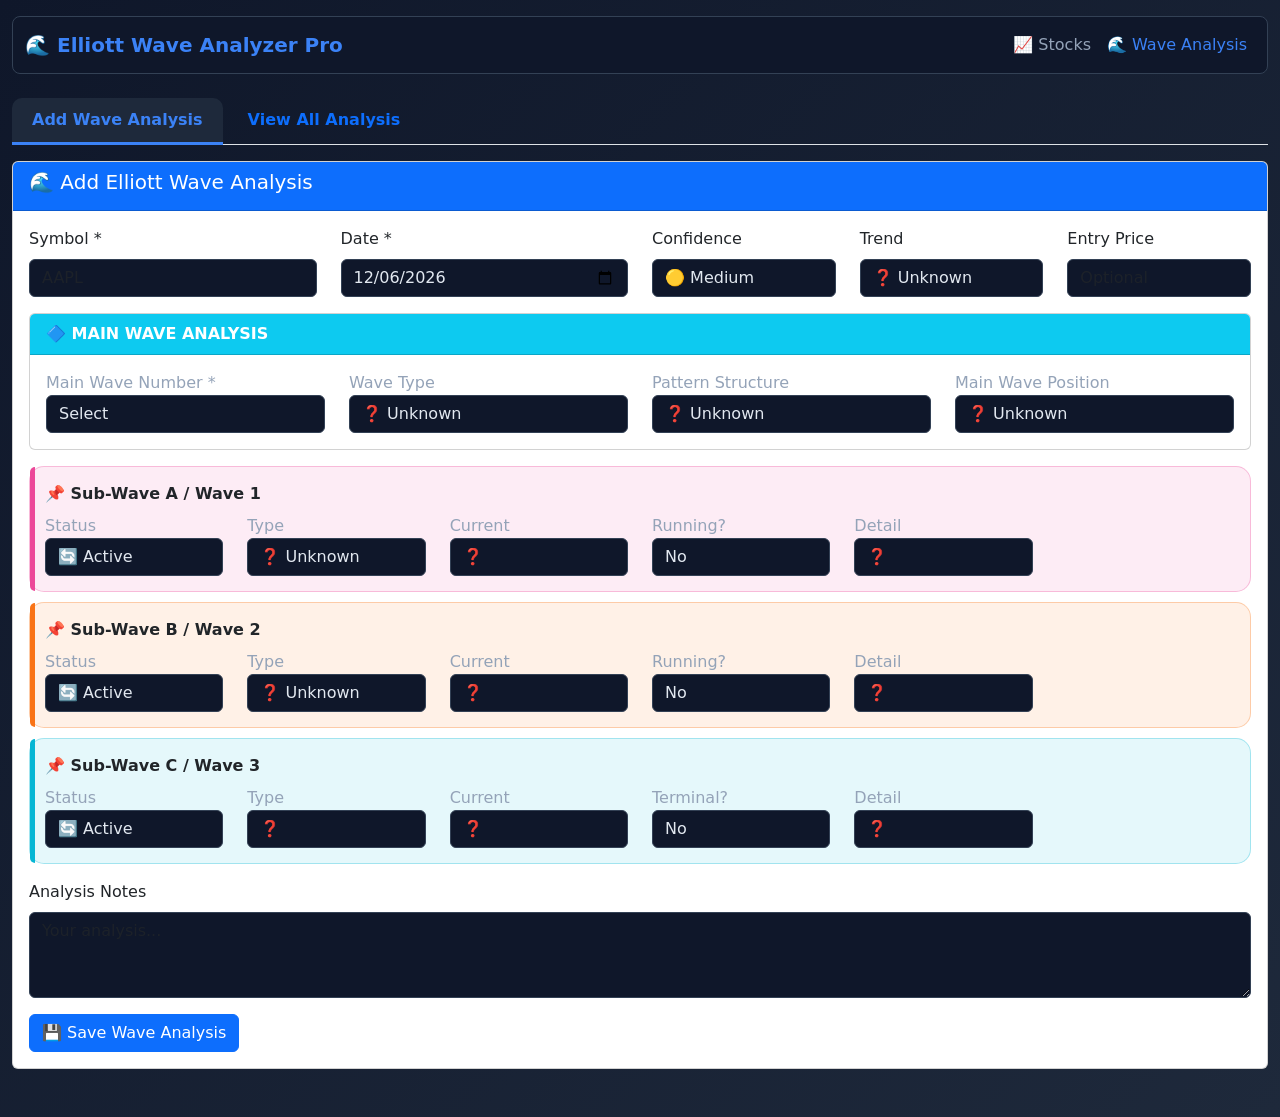
==== templates/watchlist.html @ 2e44689f "Update watchlist.html" ====
<!DOCTYPE html>
<html lang="en">
<head>
    <meta charset="UTF-8">
    <meta name="viewport" content="width=device-width, initial-scale=1.0">
    <title>Elliott Wave Analysis Pro</title>
    <link href="https://cdn.jsdelivr.net/npm/bootstrap@5.1.3/dist/css/bootstrap.min.css" rel="stylesheet">
    <link rel="stylesheet" href="https://cdn.jsdelivr.net/npm/bootstrap-icons@1.8.1/font/bootstrap-icons.css">
    <!-- PWA Manifest -->
    <link rel="manifest" href="/static/manifest.json">
    <meta name="theme-color" content="#3b82f6">
    <meta name="apple-mobile-web-app-capable" content="yes">
    <meta name="apple-mobile-web-app-status-bar-style" content="black-translucent">
    <meta name="apple-mobile-web-app-title" content="Wave Pro">
    <link rel="icon" type="image/svg+xml" href="/static/icon.svg">
    <link rel="apple-touch-icon" href="/static/icon.svg">
    <link rel="apple-touch-icon" href="/static/icon-192.png">
    <style>
        :root {
            --wave-1: #22c55e;
            --wave-2: #f59e0b;
            --wave-3: #3b82f6;
            --wave-4: #8b5cf6;
            --wave-5: #ef4444;
            --wave-a: #ec4899;
            --wave-b: #f97316;
            --wave-c: #06b6d4;
        }
        body {
            background: linear-gradient(135deg, #0f172a 0%, #1e293b 100%);
            min-height: 100vh;
            color: #e2e8f0;
        }
        .wave-card {
            background: #1e293b;
            border-radius: 20px;
            box-shadow: 0 25px 50px rgba(0,0,0,0.4);
            border: 1px solid #334155;
        }
        .sub-wave-box {
            border-radius: 15px;
            padding: 15px;
            margin: 10px 0;
            position: relative;
        }
        .sub-wave-box::before {
            content: '';
            position: absolute;
            left: 0;
            top: 0;
            bottom: 0;
            width: 5px;
            border-radius: 5px 0 0 5px;
        }
        .sub-wave-box.wave-a { background: rgba(236,72,153,0.1); border: 1px solid rgba(236,72,153,0.3); }
        .sub-wave-box.wave-a::before { background: var(--wave-a); }
        .sub-wave-box.wave-b { background: rgba(249,115,22,0.1); border: 1px solid rgba(249,115,22,0.3); }
        .sub-wave-box.wave-b::before { background: var(--wave-b); }
        .sub-wave-box.wave-c { background: rgba(6,182,212,0.1); border: 1px solid rgba(6,182,212,0.3); }
        .sub-wave-box.wave-c::before { background: var(--wave-c); }
        .wave-visual {
            background: #0f172a;
            border-radius: 15px;
            padding: 20px;
            font-family: 'Courier New', monospace;
            font-size: 0.8rem;
            line-height: 1.2;
            color: #94a3b8;
            white-space: pre;
            border: 1px solid #334155;
        }
        .wave-badge {
            display: inline-block;
            padding: 5px 12px;
            border-radius: 20px;
            font-size: 0.75rem;
            font-weight: 700;
            text-transform: uppercase;
        }
        .badge-impulse { background: #065f46; color: #6ee7b7; }
        .badge-corrective { background: #7f1d1d; color: #fca5a5; }
        .badge-diagonal { background: #78350f; color: #fcd34d; }
        .badge-zigzag { background: #4a1d96; color: #c4b5fd; }
        .badge-flat { background: #1e3a5f; color: #93c5fd; }
        .badge-triangle { background: #3b0764; color: #d8b4fe; }
        .wave-label {
            font-size: 1.5rem;
            font-weight: 900;
            padding: 10px 20px;
            border-radius: 10px;
            display: inline-block;
        }
        .wave-label.w1 { background: var(--wave-1); color: white; }
        .wave-label.w2 { background: var(--wave-2); color: white; }
        .wave-label.w3 { background: var(--wave-3); color: white; }
        .wave-label.w4 { background: var(--wave-4); color: white; }
        .wave-label.w5 { background: var(--wave-5); color: white; }
        .wave-label.wa { background: var(--wave-a); color: white; }
        .wave-label.wb { background: var(--wave-b); color: white; }
        .wave-label.wc { background: var(--wave-c); color: white; }
        .summary-item {
            display: flex;
            justify-content: space-between;
            align-items: center;
            padding: 8px 12px;
            border-radius: 8px;
            margin: 3px 0;
            background: #0f172a;
        }
        .form-control, .form-select {
            background: #0f172a;
            border: 1px solid #334155;
            color: #e2e8f0;
        }
        .form-control:focus, .form-select:focus {
            background: #1e293b;
            border-color: #3b82f6;
            color: white;
            box-shadow: 0 0 0 3px rgba(59,130,246,0.3);
        }
        .label-sm { color: #94a3b8; }
        .btn-gradient {
            background: linear-gradient(135deg, #3b82f6, #8b5cf6);
            border: none;
            color: white;
            font-weight: 700;
            padding: 12px 30px;
            border-radius: 10px;
        }
        .btn-gradient:hover {
            transform: translateY(-2px);
            box-shadow: 0 10px 30px rgba(59,130,246,0.4);
            color: white;
        }
        .section-title {
            font-weight: 800;
            color: #e2e8f0;
            border-bottom: 3px solid #3b82f6;
            padding-bottom: 8px;
            display: inline-block;
        }
        .nav-tabs .nav-link {
            border: none;
            font-weight: 600;
            padding: 10px 20px;
            border-radius: 10px 10px 0 0;
            margin-right: 5px;
        }
        .nav-tabs .nav-link.active {
            background: #1e293b;
            color: #3b82f6 !important;
            border-bottom: 3px solid #3b82f6;
        }
        .nav-tabs .nav-link:hover { color: #3b82f6 !important; }
        .table-dark {
            --bs-table-bg: transparent;
            --bs-table-color: #e2e8f0;
            border-color: #334155;
        }
        .table-dark td, .table-dark th {
            border-color: #334155;
            vertical-align: middle;
            font-size: 0.8rem;
        }
        .table-dark tbody tr:hover { background: rgba(59,130,246,0.1); }
    </style>
</head>
<body>
    <div class="container-fluid mt-3 mb-5">
        <nav class="navbar navbar-expand-lg rounded-3 mb-4" style="background: #0f172a; border: 1px solid #334155;">
    <div class="container-fluid">
        <a class="navbar-brand fw-bold" href="#" style="color: #3b82f6;">🌊 Elliott Wave Analyzer Pro</a>
        <div class="navbar-nav">
            <a class="nav-link" href="/" style="color: #94a3b8;">📈 Stocks</a>
            <a class="nav-link active" href="/wave-analysis" style="color: #3b82f6;">🌊 Wave Analysis</a>
        </div>
        <button id="installBtn" onclick="installApp()" 
                style="display:none; background:#3b82f6; color:white; border:none; padding:8px 15px; border-radius:8px; cursor:pointer;">
            📲 Install App
        </button>
    </div>
</nav>

        <ul class="nav nav-tabs mb-3" id="mainTabs">
            <li class="nav-item">
                <a class="nav-link active" data-bs-toggle="tab" href="#addAnalysis">Add Wave Analysis</a>
            </li>
            <li class="nav-item">
                <a class="nav-link" data-bs-toggle="tab" href="#viewAnalysis">View All Analysis</a>
            </li>
        </ul>

        <div class="tab-content">
            <!-- ==================== ADD ANALYSIS TAB ==================== -->
            <div class="tab-pane fade show active" id="addAnalysis">
                <div class="card">
                    <div class="card-header bg-primary text-white">
                        <h5>🌊 Add Elliott Wave Analysis</h5>
                    </div>
                    <div class="card-body">
                        <form id="waveForm">
                            <!-- Basic Info -->
                            <div class="row mb-3">
                                <div class="col-md-3">
                                    <label class="form-label">Symbol *</label>
                                    <input type="text" class="form-control" name="symbol" required placeholder="AAPL">
                                </div>
                                <div class="col-md-3">
                                    <label class="form-label">Date *</label>
                                    <input type="date" class="form-control" name="date" id="analysisDate" required>
                                </div>
                                <div class="col-md-2">
                                    <label class="form-label">Confidence</label>
                                    <select class="form-control" name="confidence_level">
                                        <option value="high">🟢 High</option>
                                        <option value="medium" selected>🟡 Medium</option>
                                        <option value="low">🔴 Low</option>
                                    </select>
                                </div>
                                <div class="col-md-2">
                                    <label class="form-label">Trend</label>
                                    <select class="form-control" name="trend_direction">
                                        <option value="unknown">❓ Unknown</option>
                                        <option value="bullish">🟢 Bullish</option>
                                        <option value="bearish">🔴 Bearish</option>
                                    </select>
                                </div>
                                <div class="col-md-2">
                                    <label class="form-label">Entry Price</label>
                                    <input type="number" step="0.01" class="form-control" name="entry_price" placeholder="Optional">
                                </div>
                            </div>

                            <!-- MAIN WAVE STRUCTURE -->
                            <div class="card mb-3">
                                <div class="card-header bg-info text-white">
                                    <strong>🔷 MAIN WAVE ANALYSIS</strong>
                                </div>
                                <div class="card-body">
                                    <div class="row">
                                        <div class="col-md-3">
                                            <label class="label-sm">Main Wave Number *</label>
                                            <select class="form-control select-sm" name="main_wave_number" id="mainWaveNumber" required>
                                                <option value="">Select</option>
                                                <option value="unknown">❓ Unknown</option>
                                                <option value="1">Wave 1</option>
                                                <option value="2">Wave 2</option>
                                                <option value="3">Wave 3</option>
                                                <option value="4">Wave 4</option>
                                                <option value="5">Wave 5</option>
                                                <option value="A">Wave A</option>
                                                <option value="B">Wave B</option>
                                                <option value="C">Wave C</option>
                                            </select>
                                        </div>
                                        <div class="col-md-3">
                                            <label class="label-sm">Wave Type</label>
                                            <select class="form-control select-sm" name="main_wave_type" id="mainWaveType">
                                                <option value="unknown">❓ Unknown</option>
                                                <option value="impulse">Impulse</option>
                                                <option value="leading_diagonal">Leading Diagonal</option>
                                                <option value="ending_diagonal">Ending Diagonal</option>
                                                <option value="zigzag">Zigzag</option>
                                                <option value="flat">Flat</option>
                                                <option value="triangle">Triangle</option>
                                                <option value="combination">Combination</option>
                                            </select>
                                        </div>
                                        <div class="col-md-3">
                                            <label class="label-sm">Pattern Structure</label>
                                            <select class="form-control select-sm" name="main_pattern" id="mainPattern">
                                                <option value="unknown">❓ Unknown</option>
                                                <option value="5-3-5-3-5">5-3-5-3-5</option>
                                                <option value="3-3-3-3-3">3-3-3-3-3</option>
                                                <option value="5-3-5">5-3-5</option>
                                                <option value="3-3-5">3-3-5</option>
                                            </select>
                                        </div>
                                        <div class="col-md-3">
                                            <label class="label-sm">Main Wave Position</label>
                                            <select class="form-control select-sm" name="main_wave_position">
                                                <option value="unknown">❓ Unknown</option>
                                                <option value="beginning">Beginning</option>
                                                <option value="middle">Middle</option>
                                                <option value="ending">Ending</option>
                                            </select>
                                        </div>
                                    </div>
                                </div>
                            </div>

                            <!-- SUB-WAVE A -->
                            <div class="sub-wave-box wave-a">
                                <strong>📌 Sub-Wave A / Wave 1</strong>
                                <div class="row mt-2">
                                    <div class="col-md-2">
                                        <label class="label-sm">Status</label>
                                        <select class="form-control select-sm" name="sub_a_status">
                                            <option value="completed">✅ Done</option>
                                            <option value="running" selected>🔄 Active</option>
                                            <option value="not_started">⏳ Pending</option>
                                        </select>
                                    </div>
                                    <div class="col-md-2">
                                        <label class="label-sm">Type</label>
                                        <select class="form-control select-sm" name="sub_a_type">
                                            <option value="unknown">❓ Unknown</option>
                                            <option value="impulse">Impulse (5)</option>
                                            <option value="diagonal">Diagonal</option>
                                            <option value="leading_diagonal">Leading Diagonal</option>
                                            <option value="zigzag">Zigzag</option>
                                            <option value="flat">Flat</option>
                                        </select>
                                    </div>
                                    <div class="col-md-2">
                                        <label class="label-sm">Current</label>
                                        <select class="form-control select-sm" name="sub_a_current">
                                            <option value="unknown">❓</option>
                                            <option value="1">1 of A</option>
                                            <option value="2">2 of A</option>
                                            <option value="3">3 of A</option>
                                            <option value="4">4 of A</option>
                                            <option value="5">5 of A</option>
                                        </select>
                                    </div>
                                    <div class="col-md-2">
                                        <label class="label-sm">Running?</label>
                                        <select class="form-control select-sm" name="sub_a_running">
                                            <option value="no">No</option>
                                            <option value="yes">🏃 Running</option>
                                        </select>
                                    </div>
                                    <div class="col-md-2">
                                        <label class="label-sm">Detail</label>
                                        <select class="form-control select-sm" name="sub_a_detail">
                                            <option value="unknown">❓</option>
                                            <option value="i">Minute i</option>
                                            <option value="ii">Minute ii</option>
                                            <option value="iii">Minute iii</option>
                                            <option value="iv">Minute iv</option>
                                            <option value="v">Minute v</option>
                                        </select>
                                    </div>
                                </div>
                            </div>

                            <!-- SUB-WAVE B -->
                            <div class="sub-wave-box wave-b">
                                <strong>📌 Sub-Wave B / Wave 2</strong>
                                <div class="row mt-2">
                                    <div class="col-md-2">
                                        <label class="label-sm">Status</label>
                                        <select class="form-control select-sm" name="sub_b_status" id="subBStatus">
                                            <option value="completed">✅ Done</option>
                                            <option value="running" selected>🔄 Active</option>
                                            <option value="not_started">⏳ Pending</option>
                                        </select>
                                    </div>
                                    <div class="col-md-2">
                                        <label class="label-sm">Type</label>
                                        <select class="form-control select-sm" name="sub_b_type" id="subBType">
                                            <option value="unknown">❓ Unknown</option>
                                            <option value="zigzag">Zigzag (5-3-5)</option>
                                            <option value="flat">Flat (3-3-5)</option>
                                            <option value="triangle">Triangle</option>
                                            <option value="double_zigzag">Double Zigzag</option>
                                            <option value="combination">Combination</option>
                                        </select>
                                    </div>
                                    <div class="col-md-2">
                                        <label class="label-sm">Current</label>
                                        <select class="form-control select-sm" name="sub_b_current" id="subBCurrent">
                                            <option value="unknown">❓</option>
                                            <option value="a_of_b">a of B</option>
                                            <option value="b_of_b">b of B</option>
                                            <option value="c_of_b">c of B</option>
                                            <option value="1_of_c">1 of C of B</option>
                                            <option value="2_of_c">2 of C of B</option>
                                            <option value="3_of_c">3 of C of B</option>
                                            <option value="4_of_c">4 of C of B</option>
                                            <option value="5_of_c">5 of C of B</option>
                                        </select>
                                    </div>
                                    <div class="col-md-2">
                                        <label class="label-sm">Running?</label>
                                        <select class="form-control select-sm" name="sub_b_running">
                                            <option value="no">No</option>
                                            <option value="yes">🏃 Running</option>
                                        </select>
                                    </div>
                                    <div class="col-md-2">
                                        <label class="label-sm">Detail</label>
                                        <select class="form-control select-sm" name="sub_b_detail">
                                            <option value="unknown">❓</option>
                                            <option value="a">Inner a</option>
                                            <option value="b">Inner b</option>
                                            <option value="c">Inner c</option>
                                        </select>
                                    </div>
                                </div>
                                <div id="bWaveDetail" style="display: none;" class="mt-2 p-2 bg-light rounded">
                                    <div class="row">
                                        <div class="col-md-6">
                                            <label class="label-sm">B's Internal Type</label>
                                            <select class="form-control select-sm" name="sub_b_internal_type">
                                                <option value="unknown">❓ Unknown</option>
                                                <option value="zigzag">Zigzag</option>
                                                <option value="flat">Flat</option>
                                                <option value="triangle">Triangle</option>
                                                <option value="terminal">Terminal/Diagonal</option>
                                            </select>
                                        </div>
                                        <div class="col-md-6">
                                            <label class="label-sm">Terminal Type</label>
                                            <select class="form-control select-sm" name="sub_b_terminal_type">
                                                <option value="none">Not Terminal</option>
                                                <option value="ending_diagonal">Ending Diag (3-3-3-3-3)</option>
                                                <option value="leading_diagonal">Leading Diag (5-3-5-3-5)</option>
                                            </select>
                                        </div>
                                    </div>
                                </div>
                            </div>

                            <!-- SUB-WAVE C -->
                            <div class="sub-wave-box wave-c">
                                <strong>📌 Sub-Wave C / Wave 3</strong>
                                <div class="row mt-2">
                                    <div class="col-md-2">
                                        <label class="label-sm">Status</label>
                                        <select class="form-control select-sm" name="sub_c_status">
                                            <option value="completed">✅ Done</option>
                                            <option value="running" selected>🔄 Active</option>
                                        </select>
                                    </div>
                                    <div class="col-md-2">
                                        <label class="label-sm">Type</label>
                                        <select class="form-control select-sm" name="sub_c_type">
                                            <option value="unknown">❓</option>
                                            <option value="impulse">Impulse (5)</option>
                                            <option value="ending_diagonal">Ending Diag</option>
                                            <option value="leading_diagonal">Leading Diag</option>
                                        </select>
                                    </div>
                                    <div class="col-md-2">
                                        <label class="label-sm">Current</label>
                                        <select class="form-control select-sm" name="sub_c_current">
                                            <option value="unknown">❓</option>
                                            <option value="1">1 of C</option>
                                            <option value="2">2 of C</option>
                                            <option value="3">3 of C</option>
                                            <option value="4">4 of C</option>
                                            <option value="5">5 of C</option>
                                        </select>
                                    </div>
                                    <div class="col-md-2">
                                        <label class="label-sm">Terminal?</label>
                                        <select class="form-control select-sm" name="sub_c_terminal">
                                            <option value="no">No</option>
                                            <option value="ending">Ending Diag</option>
                                        </select>
                                    </div>
                                    <div class="col-md-2">
                                        <label class="label-sm">Detail</label>
                                        <select class="form-control select-sm" name="sub_c_detail">
                                            <option value="unknown">❓</option>
                                            <option value="i">Minute i</option>
                                            <option value="ii">Minute ii</option>
                                            <option value="iii">Minute iii</option>
                                            <option value="iv">Minute iv</option>
                                            <option value="v">Minute v</option>
                                        </select>
                                    </div>
                                </div>
                            </div>

                            <!-- Wave 4 & 5 -->
                            <div id="impulseExtras" style="display: none;">
                                <div class="sub-wave-box wave-b mt-2">
                                    <strong>📌 Wave 4</strong>
                                    <div class="row mt-2">
                                        <div class="col-md-4">
                                            <label class="label-sm">Type</label>
                                            <select class="form-control select-sm" name="wave_4_type">
                                                <option value="unknown">❓</option>
                                                <option value="zigzag">Zigzag</option>
                                                <option value="flat">Flat</option>
                                                <option value="triangle">Triangle</option>
                                            </select>
                                        </div>
                                        <div class="col-md-4">
                                            <label class="label-sm">Status</label>
                                            <select class="form-control select-sm" name="wave_4_status">
                                                <option value="not_started">⏳ Not Started</option>
                                                <option value="running">🔄 Running</option>
                                                <option value="completed">✅ Done</option>
                                            </select>
                                        </div>
                                        <div class="col-md-4">
                                            <label class="label-sm">Current</label>
                                            <select class="form-control select-sm" name="wave_4_current">
                                                <option value="unknown">❓</option>
                                                <option value="a">a of 4</option>
                                                <option value="b">b of 4</option>
                                                <option value="c">c of 4</option>
                                            </select>
                                        </div>
                                    </div>
                                </div>
                                <div class="sub-wave-box wave-3 mt-2">
                                    <strong>📌 Wave 5</strong>
                                    <div class="row mt-2">
                                        <div class="col-md-4">
                                            <label class="label-sm">Type</label>
                                            <select class="form-control select-sm" name="wave_5_type">
                                                <option value="unknown">❓</option>
                                                <option value="impulse">Impulse</option>
                                                <option value="ending_diagonal">Ending Diag</option>
                                                <option value="leading_diagonal">Leading Diag</option>
                                            </select>
                                        </div>
                                        <div class="col-md-4">
                                            <label class="label-sm">Status</label>
                                            <select class="form-control select-sm" name="wave_5_status">
                                                <option value="not_started">⏳ Not Started</option>
                                                <option value="running">🔄 Running</option>
                                                <option value="completed">✅ Done</option>
                                            </select>
                                        </div>
                                        <div class="col-md-4">
                                            <label class="label-sm">Current</label>
                                            <select class="form-control select-sm" name="wave_5_current">
                                                <option value="unknown">❓</option>
                                                <option value="1">1 of 5</option>
                                                <option value="2">2 of 5</option>
                                                <option value="3">3 of 5</option>
                                                <option value="4">4 of 5</option>
                                                <option value="5">5 of 5</option>
                                            </select>
                                        </div>
                                    </div>
                                </div>
                            </div>

                            <div class="mt-3">
                                <label class="form-label">Analysis Notes</label>
                                <textarea class="form-control" name="notes" rows="3" placeholder="Your analysis..."></textarea>
                            </div>

                            <button type="submit" class="btn btn-primary mt-3">💾 Save Wave Analysis</button>
                        </form>
                    </div>
                </div>
            </div>

            <!-- ==================== VIEW ALL ANALYSIS TAB ==================== -->
            <div class="tab-pane fade" id="viewAnalysis">
                <div class="card">
                    <div class="card-header bg-info text-white">
                        <div class="row align-items-center">
                            <div class="col-md-2">
                                <input type="date" class="form-control form-control-sm" id="filterDate">
                            </div>
                            <div class="col-md-2">
                                <input type="text" class="form-control form-control-sm" id="searchSymbol" placeholder="🔍 Symbol...">
                            </div>
                            <div class="col-md-2">
                                <select class="form-control form-control-sm" id="filterWave">
                                    <option value="all">All Waves</option>
                                    <option value="1">Wave 1</option>
                                    <option value="2">Wave 2</option>
                                    <option value="3">Wave 3</option>
                                    <option value="4">Wave 4</option>
                                    <option value="5">Wave 5</option>
                                    <option value="A">Wave A</option>
                                    <option value="B">Wave B</option>
                                    <option value="C">Wave C</option>
                                </select>
                            </div>
                            <div class="col-md-2">
                                <button class="btn btn-light btn-sm w-100" onclick="loadAnalyses()">🔄 Refresh</button>
                            </div>
                        </div>
                    </div>
                    <div class="card-body p-2">
                        <div class="table-responsive">
                            <table class="table table-bordered table-hover table-sm mb-0">
                                <thead class="table-dark">
                                    <tr>
                                        <th>#</th>
                                        <th>Date</th>
                                        <th>Symbol</th>
                                        <th>Wave</th>
                                        <th>Type</th>
                                        <th>Pattern</th>
                                        <th>Pos</th>
                                        <th>Sub A</th>
                                        <th>Sub B</th>
                                        <th>Sub C</th>
                                        <th>W4</th>
                                        <th>W5</th>
                                        <th>T</th>
                                        <th>C</th>
                                        <th>Act</th>
                                    </tr>
                                </thead>
                                <tbody id="analysisTableBody">
                                    <tr><td colspan="15" class="text-center text-muted">Loading...</td></tr>
                                </tbody>
                            </table>
                        </div>
                    </div>
                </div>
            </div>
        </div>
    </div>

    <!-- Edit Modal -->
    <div class="modal fade" id="editWaveModal" tabindex="-1">
        <div class="modal-dialog modal-xl">
            <div class="modal-content">
                <div class="modal-header bg-warning">
                    <h5 class="modal-title">✏️ Edit Wave Analysis</h5>
                    <button type="button" class="btn-close" data-bs-dismiss="modal"></button>
                </div>
                <div class="modal-body" id="editFormContent">Loading...</div>
            </div>
        </div>
    </div>

    <script src="https://cdn.jsdelivr.net/npm/bootstrap@5.1.3/dist/js/bootstrap.bundle.min.js"></script>
    <script>
        document.getElementById('analysisDate').value = new Date().toISOString().split('T')[0];

        // B wave detail toggle
        document.getElementById('subBStatus').addEventListener('change', function() {
            document.getElementById('bWaveDetail').style.display = this.value === 'running' ? 'block' : 'none';
        });

        // Wave 4 & 5 toggle
        document.getElementById('mainWaveType').addEventListener('change', function() {
            document.getElementById('impulseExtras').style.display = (this.value === 'impulse' || this.value === 'leading_diagonal') ? 'block' : 'none';
        });

        // Auto pattern
        document.getElementById('mainWaveType').addEventListener('change', function() {
            const t = this.value, p = document.getElementById('mainPattern');
            if (t === 'impulse' || t === 'leading_diagonal') p.value = '5-3-5-3-5';
            else if (t === 'ending_diagonal' || t === 'triangle') p.value = '3-3-3-3-3';
            else if (t === 'zigzag') p.value = '5-3-5';
            else if (t === 'flat') p.value = '3-3-5';
        });

        // Dynamic B current
        document.getElementById('subBType').addEventListener('change', function() {
            const bc = document.getElementById('subBCurrent'), t = this.value;
            bc.innerHTML = '<option value="unknown">❓</option>';
            if (t === 'zigzag' || t === 'double_zigzag') {
                bc.innerHTML += '<option value="a_of_b">a of B</option><option value="b_of_b">b of B</option><option value="c_of_b">c of B</option><option value="1_of_c">1 of C of B</option><option value="2_of_c">2 of C of B</option><option value="3_of_c">3 of C of B</option><option value="4_of_c">4 of C of B</option><option value="5_of_c">5 of C of B</option>';
            } else if (t === 'flat' || t === 'combination') {
                bc.innerHTML += '<option value="a_of_b">a of B</option><option value="b_of_b">b of B</option><option value="c_of_b">c of B</option>';
            } else if (t === 'triangle') {
                bc.innerHTML += '<option value="a_of_b">a</option><option value="b_of_b">b</option><option value="c_of_b">c</option><option value="d_of_b">d</option><option value="e_of_b">e</option>';
            }
        });

        // SAVE
        document.getElementById('waveForm').addEventListener('submit', async (e) => {
            e.preventDefault();
            const fd = new FormData(e.target);
            try {
                const r = await fetch('/api/advanced-wave-analysis', { method: 'POST', body: fd });
                const d = await r.json();
                alert(d.success ? '✅ Saved!' : '❌ ' + (d.message || 'Error'));
                if (d.success) { e.target.reset(); document.getElementById('analysisDate').value = new Date().toISOString().split('T')[0]; loadAnalyses(); }
            } catch (err) { alert('❌ Error'); }
        });

        // LOAD
        async function loadAnalyses() {
            const date = document.getElementById('filterDate').value;
            const sym = document.getElementById('searchSymbol').value;
            const wave = document.getElementById('filterWave').value;
            let url = '/api/advanced-wave-analysis?';
            if (date) url += `date=${date}&`;
            if (sym) url += `symbol=${encodeURIComponent(sym)}&`;
            if (wave !== 'all') url += `primary_wave=${wave}`;
            console.log('🔍 Search URL:', url);
            const tb = document.getElementById('analysisTableBody');
            tb.innerHTML = '<tr><td colspan="15" class="text-center">Loading...</td></tr>';
            try {
                const r = await fetch(url);
                const d = await r.json();
                tb.innerHTML = '';
                if (!d.analyses || d.analyses.length === 0) {
                    tb.innerHTML = '<tr><td colspan="15" class="text-center text-muted">No data</td></tr>';
                    return;
                }
                d.analyses.forEach((a, i) => {
                    const mw = a.main_wave || {};
                    const sa = a.sub_wave_a || {};
                    const sb = a.sub_wave_b || {};
                    const sc = a.sub_wave_c || {};
                    const w4 = a.wave_4 || {};
                    const w5 = a.wave_5 || {};
                    const cb = a.confidence_level === 'high' ? 'success' : a.confidence_level === 'medium' ? 'warning' : 'danger';
                    
                    const saCur = sa.current || sa.current_subwave || '?';
                    const sbCur = sb.current || sb.current_position || '?';
                    const scCur = sc.current || sc.current_subwave || '?';
                    
                    const row = tb.insertRow();
                    row.innerHTML = `
                        <td>${i+1}</td>
                        <td><small>${new Date(a.analysis_date).toLocaleDateString('en-IN')}</small></td>
                        <td><strong>${a.symbol}</strong></td>
                        <td><span class="badge bg-primary">W${mw.wave_number||'?'}</span></td>
                        <td><small>${(mw.wave_type||'?').replace(/_/g,' ')}</small></td>
                        <td><code>${mw.pattern||'?'}</code></td>
                        <td><small>${mw.position||'?'}</small></td>
                        <td><small>${sa.status||'?'}:${sa.type||'?'} @${saCur}</small></td>
                        <td><small>${sb.status||'?'}:${sb.type||'?'} @${sbCur}</small></td>
                        <td><small>${sc.status||'?'}:${sc.type||'?'} @${scCur}</small></td>
                        <td><small>${w4.status||'?'}:${w4.type||'?'}</small></td>
                        <td><small>${w5.status||'?'}:${w5.type||'?'}</small></td>
                        <td>${a.trend_direction==='bullish'?'🟢':a.trend_direction==='bearish'?'🔴':'🟡'}</td>
                        <td><span class="badge bg-${cb}">${a.confidence_level}</span></td>
                        <td>
                            <button class="btn btn-warning btn-sm mb-1" onclick="editAnalysis('${a._id}')" title="Edit"><i class="bi bi-pencil"></i></button>
                            <button class="btn btn-danger btn-sm" onclick="deleteAnalysis('${a._id}')" title="Delete"><i class="bi bi-trash"></i></button>
                        </td>
                    `;
                });
            } catch (err) { tb.innerHTML = '<tr><td colspan="15" class="text-center text-danger">Error</td></tr>'; }
        }

        // DELETE
        async function deleteAnalysis(id) {
            if (confirm('Delete?')) {
                await fetch(`/api/advanced-wave-analysis/${id}`, { method: 'DELETE' });
                loadAnalyses();
            }
        }

        // EDIT
        async function editAnalysis(id) {
            try {
                const r = await fetch('/api/advanced-wave-analysis');
                const d = await r.json();
                const a = d.analyses.find(x => x._id === id);
                if (!a) return alert('Not found');
                
                const mw = a.main_wave || {};
                const sa = a.sub_wave_a || {};
                const sb = a.sub_wave_b || {};
                const sc = a.sub_wave_c || {};
                
                document.getElementById('editFormContent').innerHTML = `
                    <form id="editWaveForm">
                        <input type="hidden" id="editId" value="${a._id}">
                        <div class="row mb-2">
                            <div class="col-md-4"><label class="label-sm">Symbol</label><input class="form-control form-control-sm" id="editSymbol" value="${a.symbol}"></div>
                            <div class="col-md-4"><label class="label-sm">Date</label><input type="date" class="form-control form-control-sm" id="editDate" value="${new Date(a.analysis_date).toISOString().split('T')[0]}"></div>
                            <div class="col-md-2"><label class="label-sm">Confidence</label><select class="form-control form-control-sm" id="editConf"><option value="high" ${a.confidence_level==='high'?'selected':''}>High</option><option value="medium" ${a.confidence_level==='medium'?'selected':''}>Medium</option><option value="low" ${a.confidence_level==='low'?'selected':''}>Low</option></select></div>
                            <div class="col-md-2"><label class="label-sm">Trend</label><select class="form-control form-control-sm" id="editTrend"><option value="bullish" ${a.trend_direction==='bullish'?'selected':''}>Bull</option><option value="bearish" ${a.trend_direction==='bearish'?'selected':''}>Bear</option></select></div>
                        </div>
                        <div class="row mb-2">
                            <div class="col-md-3"><label class="label-sm">Wave</label><select class="form-control form-control-sm" id="editWaveNum">${['1','2','3','4','5','A','B','C'].map(w=>`<option value="${w}" ${mw.wave_number===w?'selected':''}>Wave ${w}</option>`).join('')}</select></div>
                            <div class="col-md-3"><label class="label-sm">Type</label><select class="form-control form-control-sm" id="editWaveType">${['impulse','zigzag','flat','triangle','leading_diagonal','ending_diagonal'].map(t=>`<option value="${t}" ${mw.wave_type===t?'selected':''}>${t}</option>`).join('')}</select></div>
                            <div class="col-md-3"><label class="label-sm">Pattern</label><input class="form-control form-control-sm" id="editPattern" value="${mw.pattern||''}"></div>
                            <div class="col-md-3"><label class="label-sm">Position</label><select class="form-control form-control-sm" id="editPos">${['beginning','middle','ending','completed'].map(p=>`<option value="${p}" ${mw.position===p?'selected':''}>${p}</option>`).join('')}</select></div>
                        </div>
                        <p class="text-muted small mt-2">Sub-waves: A(${sa.status}:${sa.type} @${sa.current||sa.current_subwave}) | B(${sb.status}:${sb.type} @${sb.current||sb.current_position}) | C(${sc.status}:${sc.type} @${sc.current||sc.current_subwave})</p>
                        <button type="submit" class="btn btn-warning btn-sm">Update</button>
                    </form>
                `;
                
                document.getElementById('editWaveForm').addEventListener('submit', async (ev) => {
                    ev.preventDefault();
                    const fd = new FormData();
                    fd.append('symbol', document.getElementById('editSymbol').value);
                    fd.append('date', document.getElementById('editDate').value);
                    fd.append('confidence_level', document.getElementById('editConf').value);
                    fd.append('trend_direction', document.getElementById('editTrend').value);
                    fd.append('main_wave_number', document.getElementById('editWaveNum').value);
                    fd.append('main_wave_type', document.getElementById('editWaveType').value);
                    fd.append('main_pattern', document.getElementById('editPattern').value);
                    fd.append('main_wave_position', document.getElementById('editPos').value);
                    // Keep existing sub-wave data
                    fd.append('sub_a_status', sa.status || 'running');
                    fd.append('sub_a_type', sa.type || 'unknown');
                    fd.append('sub_a_current', sa.current || sa.current_subwave || 'unknown');
                    fd.append('sub_a_running', sa.running || 'no');
                    fd.append('sub_a_detail', sa.detail || 'unknown');
                    fd.append('sub_b_status', sb.status || 'running');
                    fd.append('sub_b_type', sb.type || 'unknown');
                    fd.append('sub_b_current', sb.current || sb.current_position || 'unknown');
                    fd.append('sub_b_running', sb.running || 'no');
                    fd.append('sub_b_detail', sb.detail || 'unknown');
                    fd.append('sub_b_internal_type', sb.internal_type || 'unknown');
                    fd.append('sub_b_terminal_type', sb.terminal_type || 'none');
                    fd.append('sub_c_status', sc.status || 'running');
                    fd.append('sub_c_type', sc.type || 'unknown');
                    fd.append('sub_c_current', sc.current || sc.current_subwave || 'unknown');
                    fd.append('sub_c_terminal', sc.terminal || 'no');
                    fd.append('sub_c_detail', sc.detail || 'unknown');
                    fd.append('notes', a.notes || '');
                    
                    try {
                        const r = await fetch(`/api/advanced-wave-analysis/${a._id}`, { method: 'PUT', body: fd });
                        const d = await r.json();
                        alert(d.success ? '✅ Updated!' : '❌ Failed');
                        bootstrap.Modal.getInstance(document.getElementById('editWaveModal')).hide();
                        loadAnalyses();
                    } catch (err) { alert('❌ Error'); }
                });
                
                new bootstrap.Modal(document.getElementById('editWaveModal')).show();
            } catch (err) { alert('❌ Error loading'); }
        }

        // Filter events
        document.getElementById('filterDate').addEventListener('change', loadAnalyses);
        document.getElementById('searchSymbol').addEventListener('input', loadAnalyses);
        document.getElementById('filterWave').addEventListener('change', loadAnalyses);
        document.querySelector('a[href="#viewAnalysis"]').addEventListener('click', loadAnalyses);

        loadAnalyses();
        if ('serviceWorker' in navigator) {
           window.addEventListener('load', () => {
                navigator.serviceWorker.register('/sw.js');
           });
        }
    </script>
</body>
</html>
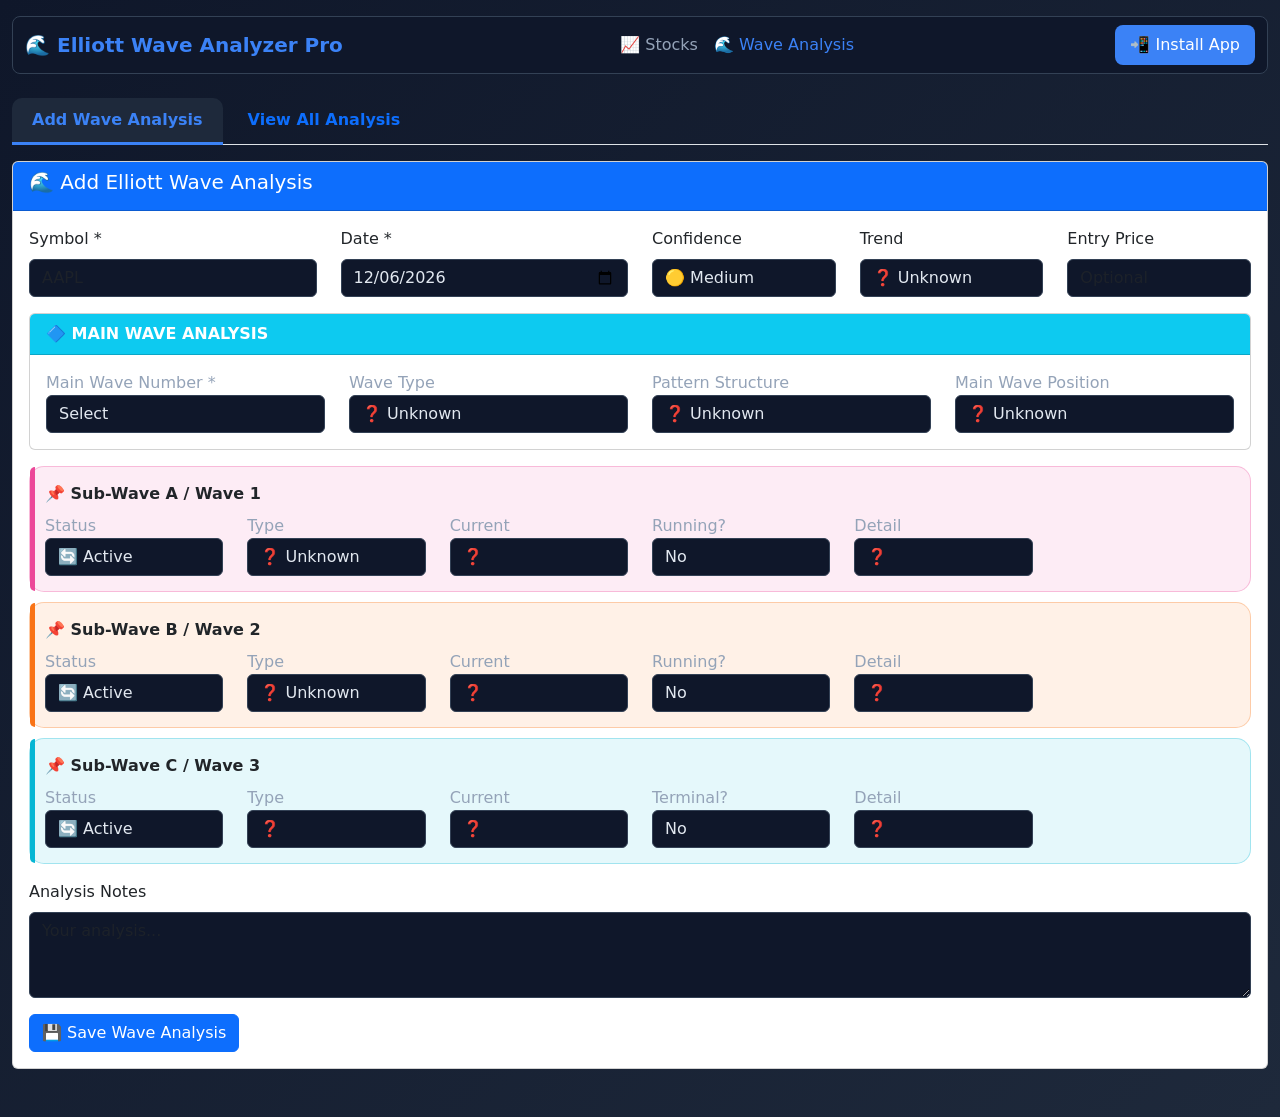
==== commit 91974638: "Fix button style by removing display:none" ====
--- a/templates/watchlist.html
+++ b/templates/watchlist.html
@@ -175,7 +175,7 @@
             <a class="nav-link active" href="/wave-analysis" style="color: #3b82f6;">🌊 Wave Analysis</a>
         </div>
         <button id="installBtn" onclick="installApp()" 
-                style="display:none; background:#3b82f6; color:white; border:none; padding:8px 15px; border-radius:8px; cursor:pointer;">
+                style="background:#3b82f6; color:white; border:none; padding:8px 15px; border-radius:8px; cursor:pointer;">
             📲 Install App
         </button>
     </div>
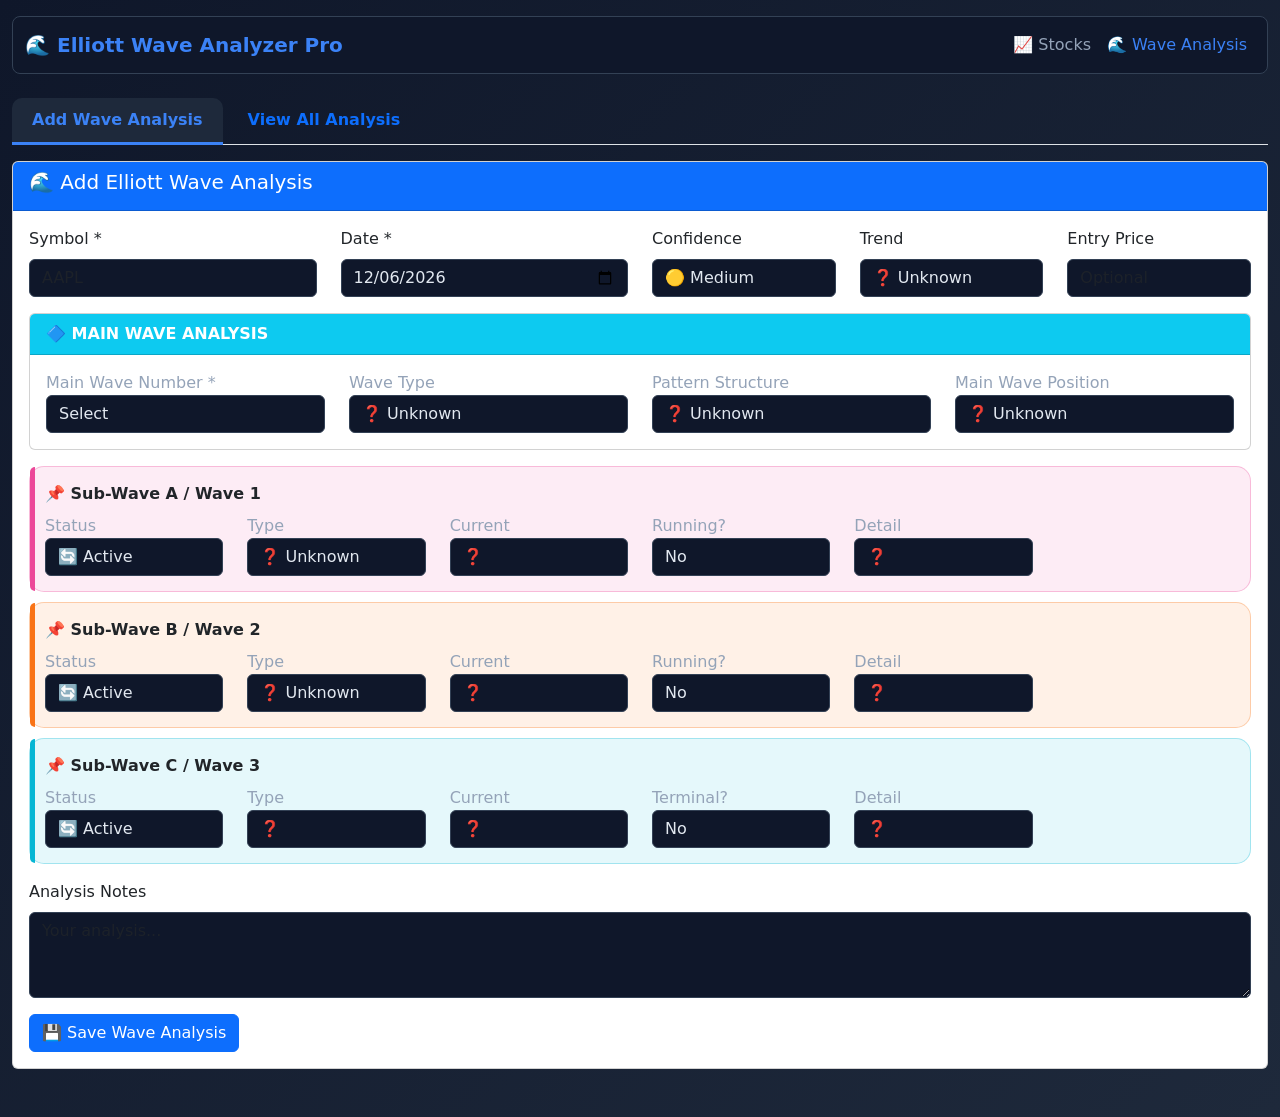
==== commit ac84c4cf: "Update watchlist.html" ====
--- a/templates/watchlist.html
+++ b/templates/watchlist.html
@@ -12,8 +12,8 @@
     <meta name="apple-mobile-web-app-capable" content="yes">
     <meta name="apple-mobile-web-app-status-bar-style" content="black-translucent">
     <meta name="apple-mobile-web-app-title" content="Wave Pro">
-    <link rel="icon" type="image/svg+xml" href="/static/icon.svg">
-    <link rel="apple-touch-icon" href="/static/icon.svg">
+    <link rel="icon" type="image/png" href="/static/icon-192.png">
+    <link rel="apple-touch-icon" href="/static/icon-512.png">
     <link rel="apple-touch-icon" href="/static/icon-192.png">
     <style>
         :root {
@@ -175,7 +175,7 @@
             <a class="nav-link active" href="/wave-analysis" style="color: #3b82f6;">🌊 Wave Analysis</a>
         </div>
         <button id="installBtn" onclick="installApp()" 
-                style="background:#3b82f6; color:white; border:none; padding:8px 15px; border-radius:8px; cursor:pointer;">
+                style="display:none;background:#3b82f6; color:white; border:none; padding:8px 15px; border-radius:8px; cursor:pointer;">
             📲 Install App
         </button>
     </div>
@@ -826,10 +826,39 @@
         document.querySelector('a[href="#viewAnalysis"]').addEventListener('click', loadAnalyses);
 
         loadAnalyses();
+        // Install Prompt Handler
+        let deferredPrompt;
+        window.addEventListener('beforeinstallprompt', (e) => {
+            e.preventDefault();
+            deferredPrompt = e;
+        
+            // Show install button
+            const installBtn = document.getElementById('installBtn');
+            if (installBtn) installBtn.style.display = 'block';
+        });
+
+        // Install Button Click Handler
+        function installApp() {
+            if (deferredPrompt) {
+                deferredPrompt.prompt();
+                deferredPrompt.userChoice.then((choiceResult) => {
+                    if (choiceResult.outcome === 'accepted') {
+                        console.log('✅ User installed the app');
+                    }
+                    deferredPrompt = null;
+                    document.getElementById('installBtn').style.display = 'none';
+                });
+            }
+        }
+
+        // Check if already installed
+        if (window.matchMedia('(display-mode: standalone)').matches) {
+            console.log('📱 App is running in standalone mode');
+        }
         if ('serviceWorker' in navigator) {
-           window.addEventListener('load', () => {
-                navigator.serviceWorker.register('/sw.js');
-           });
+            window.addEventListener('load', () => {
+               navigator.serviceWorker.register('/sw.js');
+            });
         }
     </script>
 </body>
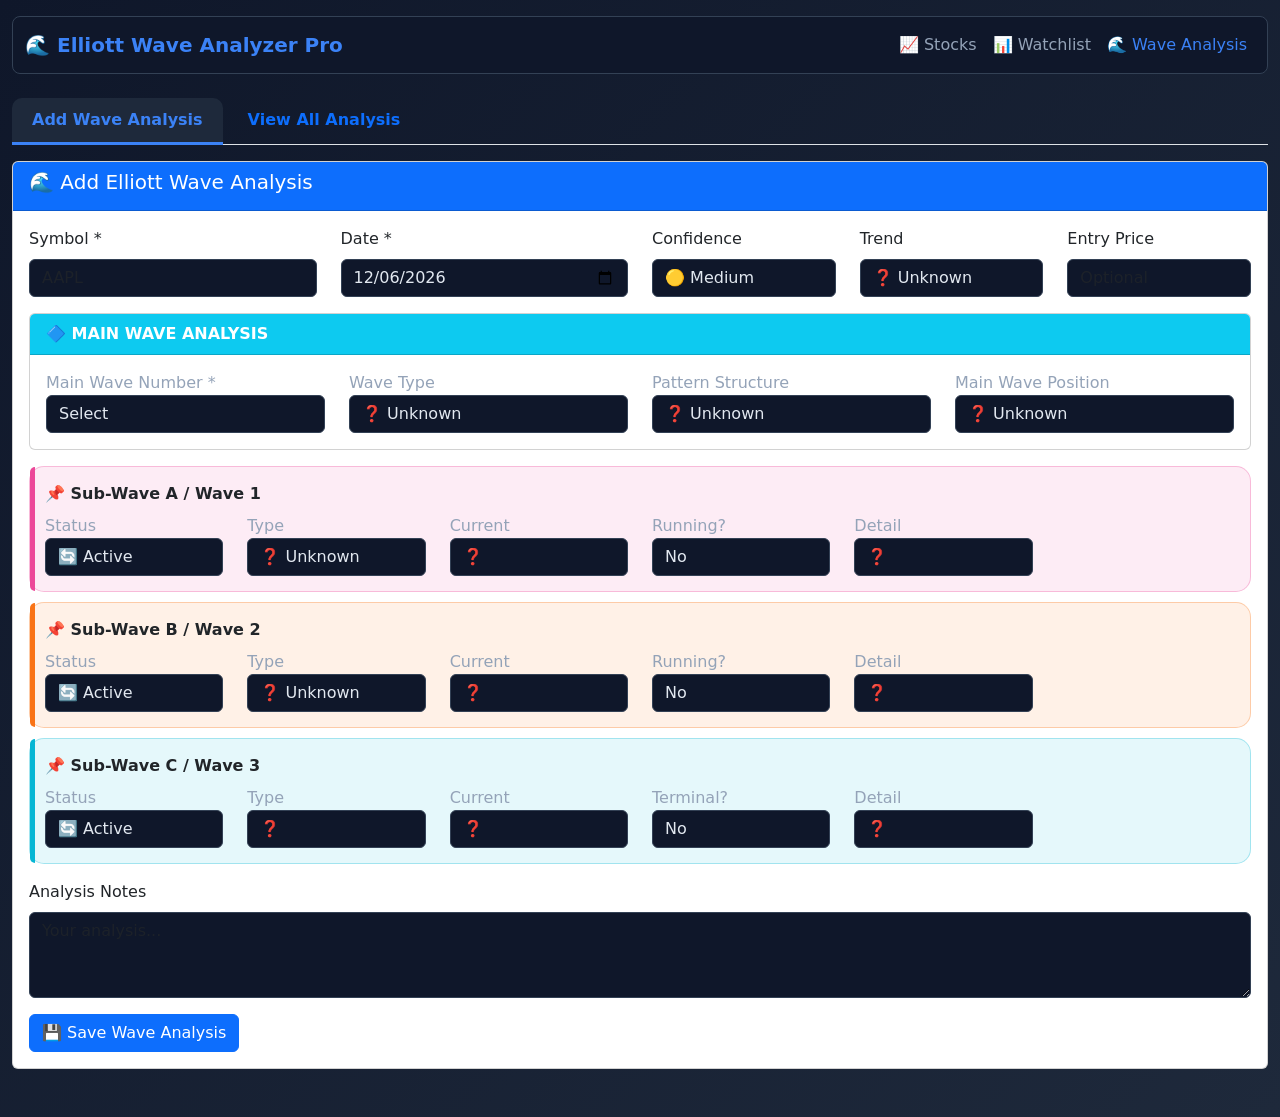
==== commit 0b425d87: "Update watchlist.html" ====
--- a/templates/watchlist.html
+++ b/templates/watchlist.html
@@ -168,18 +168,19 @@
 <body>
     <div class="container-fluid mt-3 mb-5">
         <nav class="navbar navbar-expand-lg rounded-3 mb-4" style="background: #0f172a; border: 1px solid #334155;">
-    <div class="container-fluid">
-        <a class="navbar-brand fw-bold" href="#" style="color: #3b82f6;">🌊 Elliott Wave Analyzer Pro</a>
-        <div class="navbar-nav">
-            <a class="nav-link" href="/" style="color: #94a3b8;">📈 Stocks</a>
-            <a class="nav-link active" href="/wave-analysis" style="color: #3b82f6;">🌊 Wave Analysis</a>
-        </div>
-        <button id="installBtn" onclick="installApp()" 
-                style="display:none;background:#3b82f6; color:white; border:none; padding:8px 15px; border-radius:8px; cursor:pointer;">
-            📲 Install App
-        </button>
-    </div>
-</nav>
+            <div class="container-fluid">
+                <a class="navbar-brand fw-bold" href="#" style="color: #3b82f6;">🌊 Elliott Wave Analyzer Pro</a>
+                <div class="navbar-nav">
+                    <a class="nav-link" href="/" style="color: #94a3b8;">📈 Stocks</a>
+                    <a class="nav-link" href="/watchlist" style="color: #94a3b8;">📊 Watchlist</a>
+                    <a class="nav-link active" href="/wave-analysis" style="color: #3b82f6;">🌊 Wave Analysis</a>
+                </div>
+                <button id="installBtn" onclick="installApp()" 
+                        style="display:none;background:#3b82f6; color:white; border:none; padding:8px 15px; border-radius:8px; cursor:pointer;">
+                    📲 Install App
+                </button>
+            </div>
+        </nav>
 
         <ul class="nav nav-tabs mb-3" id="mainTabs">
             <li class="nav-item">
